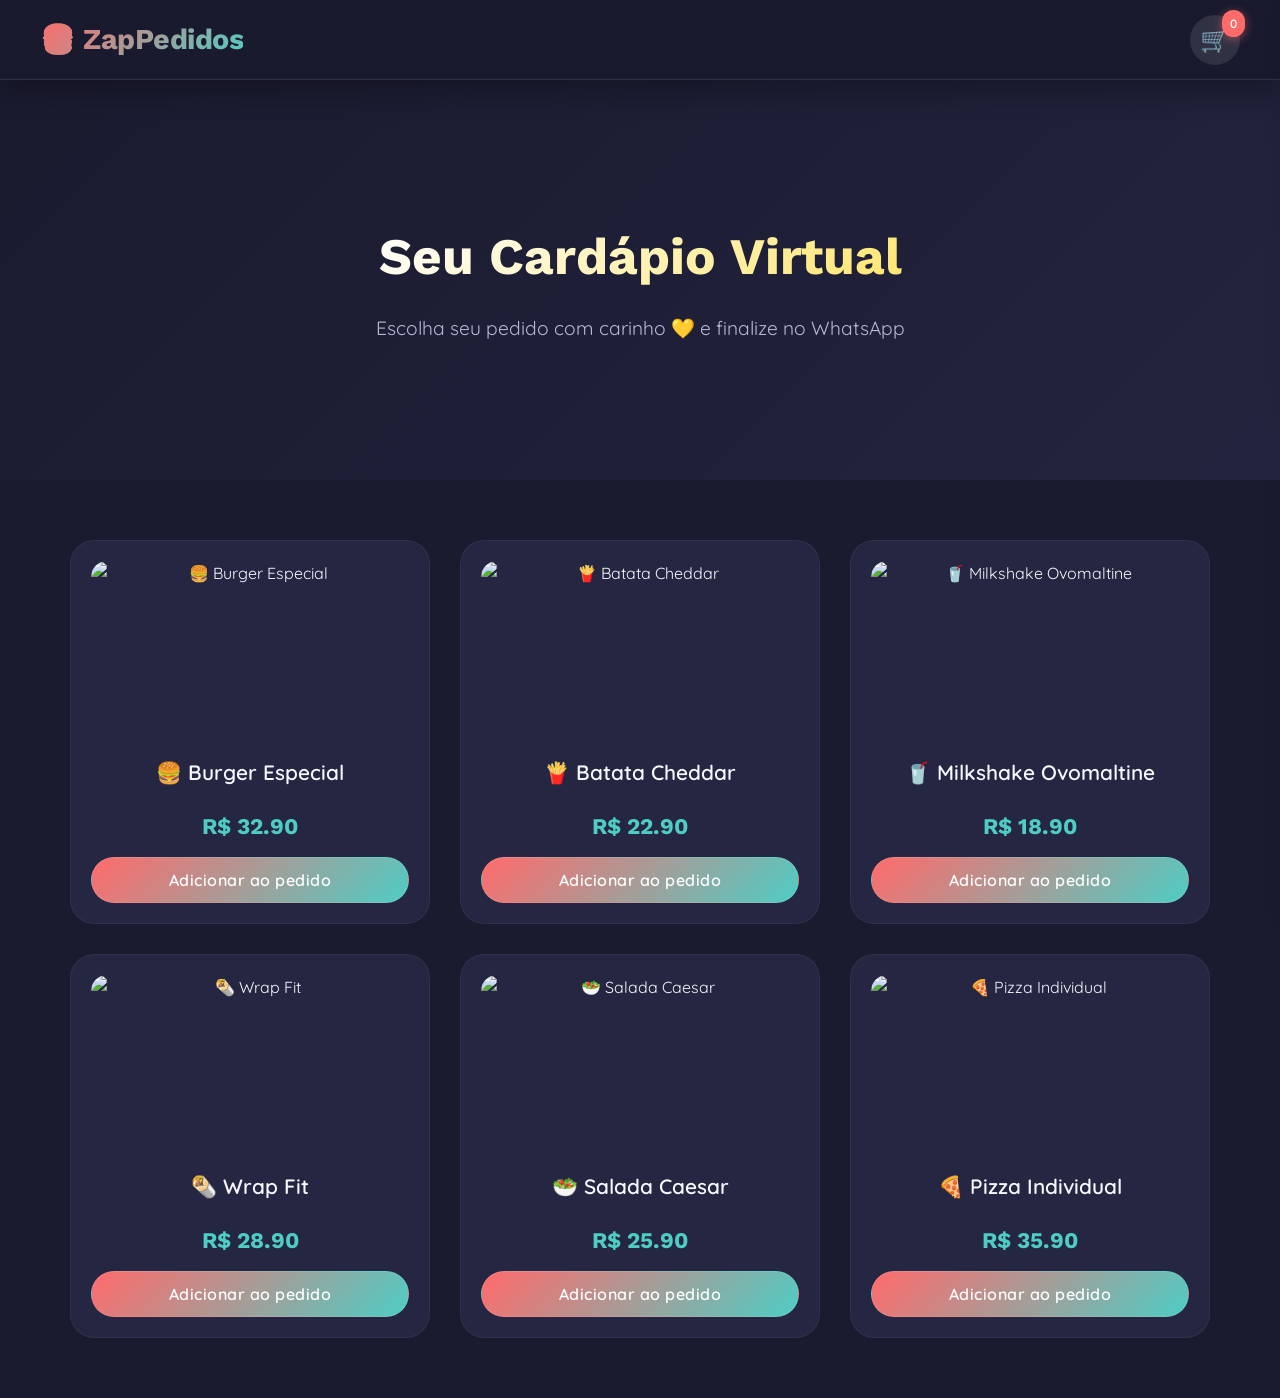
==== restaurantes/cardapio.html @ 63b74d00 "Add files via upload" ====
<!DOCTYPE html>
<html lang="pt-br">
<head>
<meta charset="UTF-8">
<meta name="viewport" content="width=device-width, initial-scale=1.0">
<title>ZapPedidos • Cardápio Digital</title>


<link rel="preconnect" href="https://fonts.googleapis.com">
<link rel="preconnect" href="https://fonts.gstatic.com" crossorigin>
<link href="https://fonts.googleapis.com/css2?family=Quicksand:wght@300;400;500;600;700&family=Work+Sans:wght@300;400;500;600&display=swap" rel="stylesheet">

<style>
:root {
  --primary: #ff6b6b;
  --primary-light: #ff8e8e;
  --secondary: #4ecdc4;
  --accent: #ffe66d;
  --bg-dark: #1a1b2f;
  --bg-card: #252642;
  --bg-sidebar: #2c2d4a;
  --text-primary: #f7f7ff;
  --text-secondary: #b8b8d4;
  --shadow: 0 10px 30px rgba(0, 0, 0, 0.3);
  --shadow-hover: 0 15px 40px rgba(0, 0, 0, 0.4);
  --gradient: linear-gradient(135deg, var(--primary), var(--secondary));
}

* {
  margin: 0;
  padding: 0;
  box-sizing: border-box;
  font-family: 'Quicksand', sans-serif;
}

body {
  background: var(--bg-dark);
  color: var(--text-primary);
  line-height: 1.6;
}


header {
  position: fixed;
  top: 0;
  left: 0;
  width: 100%;
  height: 80px;
  background: rgba(26, 27, 47, 0.95);
  backdrop-filter: blur(10px);
  -webkit-backdrop-filter: blur(10px);
  display: flex;
  justify-content: space-between;
  align-items: center;
  padding: 0 40px;
  z-index: 1000;
  box-shadow: var(--shadow);
  border-bottom: 1px solid rgba(255, 255, 255, 0.1);
}

.logo {
  font-size: 1.8rem;
  font-weight: 700;
  background: var(--gradient);
  -webkit-background-clip: text;
  -webkit-text-fill-color: transparent;
  letter-spacing: -0.5px;
  font-family: 'Work Sans', sans-serif;
}

.cart-icon {
  cursor: pointer;
  position: relative;
  font-size: 24px;
  padding: 10px;
  background: rgba(255, 255, 255, 0.1);
  border-radius: 50%;
  width: 50px;
  height: 50px;
  display: flex;
  align-items: center;
  justify-content: center;
  transition: all 0.3s ease;
}

.cart-icon:hover {
  background: rgba(255, 255, 255, 0.2);
  transform: scale(1.1);
}

.cart-count {
  position: absolute;
  top: -5px;
  right: -5px;
  background: var(--primary);
  color: white;
  font-size: 12px;
  font-weight: 600;
  padding: 4px 8px;
  border-radius: 20px;
  min-width: 22px;
  text-align: center;
  box-shadow: 0 2px 10px rgba(255, 107, 107, 0.5);
}


.hero {
  margin-top: 80px;
  height: 400px;
  background: linear-gradient(135deg, rgba(26, 27, 47, 0.9), rgba(37, 38, 66, 0.8)), url("https://images.unsplash.com/photo-1504674900247-0877df9cc836?w=1200") center/cover no-repeat;
  display: flex;
  align-items: center;
  justify-content: center;
  text-align: center;
  position: relative;
}

.hero-content {
  max-width: 800px;
  padding: 0 20px;
  animation: fadeInUp 1s ease;
}

@keyframes fadeInUp {
  from {
    opacity: 0;
    transform: translateY(30px);
  }
  to {
    opacity: 1;
    transform: translateY(0);
  }
}

.hero h1 {
  font-size: 3.2rem;
  font-weight: 700;
  margin-bottom: 15px;
  font-family: 'Work Sans', sans-serif;
  background: linear-gradient(135deg, #fff, var(--accent));
  -webkit-background-clip: text;
  -webkit-text-fill-color: transparent;
}

.hero p {
  font-size: 1.2rem;
  color: var(--text-secondary);
  font-weight: 400;
}


.container {
  max-width: 1200px;
  margin: 0 auto;
  padding: 60px 30px;
}

.grid {
  display: grid;
  grid-template-columns: repeat(auto-fill, minmax(280px, 1fr));
  gap: 30px;
}

.card {
  background: var(--bg-card);
  border-radius: 24px;
  padding: 20px;
  text-align: center;
  transition: all 0.3s cubic-bezier(0.4, 0, 0.2, 1);
  border: 1px solid rgba(255, 255, 255, 0.05);
  backdrop-filter: blur(10px);
  display: flex;
  flex-direction: column;
}

.card:hover {
  transform: translateY(-8px);
  box-shadow: var(--shadow-hover);
  border-color: rgba(78, 205, 196, 0.3);
}

.card img {
  width: 100%;
  height: 180px;
  object-fit: cover;
  border-radius: 16px;
  margin-bottom: 15px;
  transition: transform 0.3s ease;
}

.card:hover img {
  transform: scale(1.02);
}

.card h3 {
  font-size: 1.3rem;
  font-weight: 600;
  margin-bottom: 8px;
  color: var(--text-primary);
}

.card span {
  color: var(--secondary);
  font-weight: 700;
  font-size: 1.4rem;
  display: block;
  margin: 12px 0;
  font-family: 'Work Sans', sans-serif;
}

button {
  background: var(--gradient);
  border: none;
  padding: 12px 20px;
  border-radius: 50px;
  color: white;
  font-weight: 600;
  font-size: 1rem;
  cursor: pointer;
  transition: all 0.3s ease;
  border: 1px solid rgba(255, 255, 255, 0.1);
  font-family: 'Quicksand', sans-serif;
  letter-spacing: 0.5px;
}

button:hover {
  transform: scale(1.05);
  box-shadow: 0 5px 20px rgba(78, 205, 196, 0.4);
}

button:active {
  transform: scale(0.95);
}


.overlay {
  position: fixed;
  inset: 0;
  background: rgba(0, 0, 0, 0.7);
  backdrop-filter: blur(5px);
  -webkit-backdrop-filter: blur(5px);
  opacity: 0;
  pointer-events: none;
  transition: opacity 0.4s ease;
  z-index: 1100;
}

.overlay.active {
  opacity: 1;
  pointer-events: all;
}


.sidebar {
  position: fixed;
  right: -400px;
  top: 0;
  width: 380px;
  height: 100%;
  background: var(--bg-sidebar);
  padding: 30px;
  transition: right 0.4s cubic-bezier(0.4, 0, 0.2, 1);
  overflow-y: auto;
  z-index: 1200;
  box-shadow: var(--shadow);
  border-left: 1px solid rgba(255, 255, 255, 0.1);
}

.sidebar.active {
  right: 0;
}

.sidebar-header {
  display: flex;
  justify-content: space-between;
  align-items: center;
  margin-bottom: 30px;
  padding-bottom: 15px;
  border-bottom: 2px solid rgba(255, 255, 255, 0.1);
}

.sidebar-header h2 {
  font-size: 1.8rem;
  font-weight: 600;
  color: var(--text-primary);
  font-family: 'Work Sans', sans-serif;
}

.sidebar-header button {
  background: rgba(255, 255, 255, 0.1);
  border: none;
  font-size: 24px;
  width: 40px;
  height: 40px;
  border-radius: 50%;
  display: flex;
  align-items: center;
  justify-content: center;
  cursor: pointer;
  transition: all 0.3s ease;
  padding: 0;
}

.sidebar-header button:hover {
  background: rgba(255, 107, 107, 0.3);
  transform: rotate(90deg);
}

.item {
  display: flex;
  justify-content: space-between;
  align-items: center;
  margin-bottom: 20px;
  padding: 15px;
  background: rgba(255, 255, 255, 0.05);
  border-radius: 16px;
  transition: all 0.3s ease;
}

.item:hover {
  background: rgba(255, 255, 255, 0.1);
  transform: translateX(-5px);
}

.item strong {
  font-size: 1.1rem;
  color: var(--text-primary);
}

.controls {
  display: flex;
  align-items: center;
  gap: 12px;
  margin-top: 8px;
}

.controls button {
  padding: 6px 12px;
  font-size: 16px;
  font-weight: 700;
  min-width: 35px;
  border-radius: 12px;
  background: rgba(255, 255, 255, 0.1);
}

.controls button:hover {
  background: var(--gradient);
  transform: scale(1.1);
}

.controls span {
  font-weight: 600;
  min-width: 25px;
  text-align: center;
}

.total {
  margin-top: 25px;
  padding-top: 20px;
  border-top: 2px solid rgba(255, 255, 255, 0.1);
  font-weight: 700;
  font-size: 1.4rem;
  display: flex;
  justify-content: space-between;
  color: var(--secondary);
  font-family: 'Work Sans', sans-serif;
}

input {
  width: 100%;
  margin-top: 15px;
  padding: 15px 18px;
  border-radius: 16px;
  border: 2px solid transparent;
  background: rgba(255, 255, 255, 0.1);
  color: var(--text-primary);
  font-size: 1rem;
  transition: all 0.3s ease;
  font-family: 'Quicksand', sans-serif;
}

input:focus {
  outline: none;
  border-color: var(--secondary);
  background: rgba(255, 255, 255, 0.15);
}

input::placeholder {
  color: var(--text-secondary);
  opacity: 0.7;
}

.finalizar {
  margin-top: 25px;
  width: 100%;
  padding: 16px;
  font-size: 1.1rem;
  font-weight: 700;
  text-transform: uppercase;
  letter-spacing: 1px;
  background: linear-gradient(135deg, var(--primary), #ff8e8e);
}


::-webkit-scrollbar {
  width: 8px;
}

::-webkit-scrollbar-track {
  background: var(--bg-dark);
}

::-webkit-scrollbar-thumb {
  background: var(--primary-light);
  border-radius: 20px;
}

::-webkit-scrollbar-thumb:hover {
  background: var(--primary);
}


@keyframes slideIn {
  from {
    opacity: 0;
    transform: translateX(30px);
  }
  to {
    opacity: 1;
    transform: translateX(0);
  }
}

.card {
  animation: slideIn 0.5s ease backwards;
}

.card:nth-child(1) { animation-delay: 0.1s; }
.card:nth-child(2) { animation-delay: 0.2s; }
.card:nth-child(3) { animation-delay: 0.3s; }
.card:nth-child(4) { animation-delay: 0.4s; }
.card:nth-child(5) { animation-delay: 0.5s; }
.card:nth-child(6) { animation-delay: 0.6s; }


@media (max-width: 768px) {
  header {
    padding: 0 20px;
    height: 70px;
  }
  
  .logo {
    font-size: 1.5rem;
  }
  
  .hero {
    height: 300px;
    margin-top: 70px;
  }
  
  .hero h1 {
    font-size: 2.2rem;
  }
  
  .hero p {
    font-size: 1rem;
  }
  
  .container {
    padding: 40px 20px;
  }
  
  .grid {
    grid-template-columns: 1fr;
    gap: 20px;
  }
  
  .sidebar {
    width: 100%;
    right: -100%;
    padding: 20px;
  }
}
</style>
</head>

<body>

<header>
  <div class="logo">🍔 ZapPedidos</div>
  <div class="cart-icon" onclick="abrirCarrinho()">
    🛒
    <div class="cart-count" id="cart-count">0</div>
  </div>
</header>

<section class="hero">
  <div class="hero-content">
    <h1>Seu Cardápio Virtual</h1>
    <p>Escolha seu pedido com carinho 💛 e finalize no WhatsApp</p>
  </div>
</section>

<div class="container">
  <div class="grid" id="produtos"></div>
</div>

<div class="overlay" id="overlay" onclick="fecharCarrinho()"></div>

<div class="sidebar" id="sidebar">
  <div class="sidebar-header">
    <h2>🛍️ Seu Pedido</h2>
    <button onclick="fecharCarrinho()" aria-label="Fechar carrinho">✕</button>
  </div>

  <div id="itens"></div>
  <div class="total" id="total">Total: R$ 0,00</div>

  <input type="text" id="nome" placeholder="Seu nome completo" autocomplete="off">
  <input type="text" id="endereco" placeholder="Endereço para entrega" autocomplete="off">

  <button class="finalizar" onclick="enviar()">
    📱 Finalizar no WhatsApp
  </button>
</div>

<script>
const MEU_WHATSAPP = "5524992346329"; //

const PRODUTOS = [
  { id: 1, nome: "🍔 Burger Especial", preco: 32.90, img: "https://images.unsplash.com/photo-1568901346375-23c9450c58cd?w=300" },
  { id: 2, nome: "🍟 Batata Cheddar", preco: 22.90, img: "https://images.unsplash.com/photo-1576107232684-1279f390859f?w=300" },
  { id: 3, nome: "🥤 Milkshake Ovomaltine", preco: 18.90, img: "https://images.unsplash.com/photo-1572490122747-3968b75cc699?w=300" },
  { id: 4, nome: "🌯 Wrap Fit", preco: 28.90, img: "https://images.unsplash.com/photo-1626700051175-6818013e1d4f?w=300" },
  { id: 5, nome: "🥗 Salada Caesar", preco: 25.90, img: "https://images.unsplash.com/photo-1550304943-4f24f54ddde9?w=300" },
  { id: 6, nome: "🍕 Pizza Individual", preco: 35.90, img: "https://images.unsplash.com/photo-1565299624946-b28f40a0ae38?w=300" }
];

let carrinho = {};

function render() {
  document.getElementById("produtos").innerHTML = PRODUTOS.map(p => `
    <div class="card">
      <img src="${p.img}" alt="${p.nome}" loading="lazy">
      <h3>${p.nome}</h3>
      <span>R$ ${p.preco.toFixed(2)}</span>
      <button onclick="add(${p.id})">Adicionar ao pedido</button>
    </div>
  `).join("");
}

function add(id) {
  if (!carrinho[id]) {
    carrinho[id] = { ...PRODUTOS.find(p => p.id === id), qtd: 0 };
  }
  carrinho[id].qtd++;
  atualizar();
  animarBotao(id);
}

function remove(id) {
  if (carrinho[id]) {
    carrinho[id].qtd--;
    if (carrinho[id].qtd <= 0) {
      delete carrinho[id];
    }
  }
  atualizar();
}

function animarBotao(id) {
  const botoes = document.querySelectorAll('.card button');
  botoes[id - 1].style.transform = 'scale(0.95)';
  setTimeout(() => {
    botoes[id - 1].style.transform = 'scale(1)';
  }, 200);
}

function atualizar() {
  let total = 0;
  let qtdTotal = 0;
  let html = "";

  Object.values(carrinho).forEach(item => {
    total += item.preco * item.qtd;
    qtdTotal += item.qtd;

    html += `
      <div class="item">
        <div>
          <strong>${item.nome}</strong>
          <div class="controls">
            <button onclick="remove(${item.id})" aria-label="Remover um">−</button>
            <span>${item.qtd}</span>
            <button onclick="add(${item.id})" aria-label="Adicionar mais">+</button>
          </div>
        </div>
        <span>R$ ${(item.preco * item.qtd).toFixed(2)}</span>
      </div>
    `;
  });

  if (qtdTotal === 0) {
    html = '<p style="text-align: center; opacity: 0.7; padding: 30px;">Seu carrinho está vazio 🛒</p>';
  }

  document.getElementById("itens").innerHTML = html;
  document.getElementById("total").innerHTML = `Total: <span>R$ ${total.toFixed(2)}</span>`;
  document.getElementById("cart-count").innerText = qtdTotal;
}

function abrirCarrinho() {
  document.getElementById("sidebar").classList.add("active");
  document.getElementById("overlay").classList.add("active");
  document.body.style.overflow = "hidden";
}

function fecharCarrinho() {
  document.getElementById("sidebar").classList.remove("active");
  document.getElementById("overlay").classList.remove("active");
  document.body.style.overflow = "auto";
}

document.addEventListener("keydown", function(e) {
  if (e.key === "Escape") {
    fecharCarrinho();
  }
});

function enviar() {
  const nome = document.getElementById("nome").value.trim();
  const endereco = document.getElementById("endereco").value.trim();

  if (!nome || !endereco || Object.keys(carrinho).length === 0) {
    alert("Por favor, preencha seu nome, endereço e adicione itens ao carrinho! 💛");
    return;
  }

  let total = 0;
  let texto = `🧾 *NOVO PEDIDO - ZapPedidos*\n\n`;
  texto += `👤 *Cliente:* ${nome}\n`;
  texto += `📍 *Endereço:* ${endereco}\n`;
  texto += `━━━━━━━━━━━━━━━━━━\n\n`;
  texto += `*ITENS DO PEDIDO:*\n`;

  Object.values(carrinho).forEach(item => {
    texto += `• ${item.qtd}x ${item.nome} - R$ ${(item.preco * item.qtd).toFixed(2)}\n`;
    total += item.preco * item.qtd;
  });

  texto += `\n━━━━━━━━━━━━━━━━━━\n`;
  texto += `💰 *TOTAL: R$ ${total.toFixed(2)}*\n`;
  texto += `━━━━━━━━━━━━━━━━━━\n\n`;
  texto += `⏱️ *Tempo estimado:* 45-60 min\n`;
  texto += `💳 *Forma de pagamento:* Informar no momento da entrega\n\n`;
  texto += `✨ *Obrigado pela preferência!*`;

  window.open(`https://wa.me/${MEU_WHATSAPP}?text=${encodeURIComponent(texto)}`, '_blank');
  

  alert("✅ Pedido enviado para o WhatsApp!");
  

}


render();
</script>

</body>
</html>
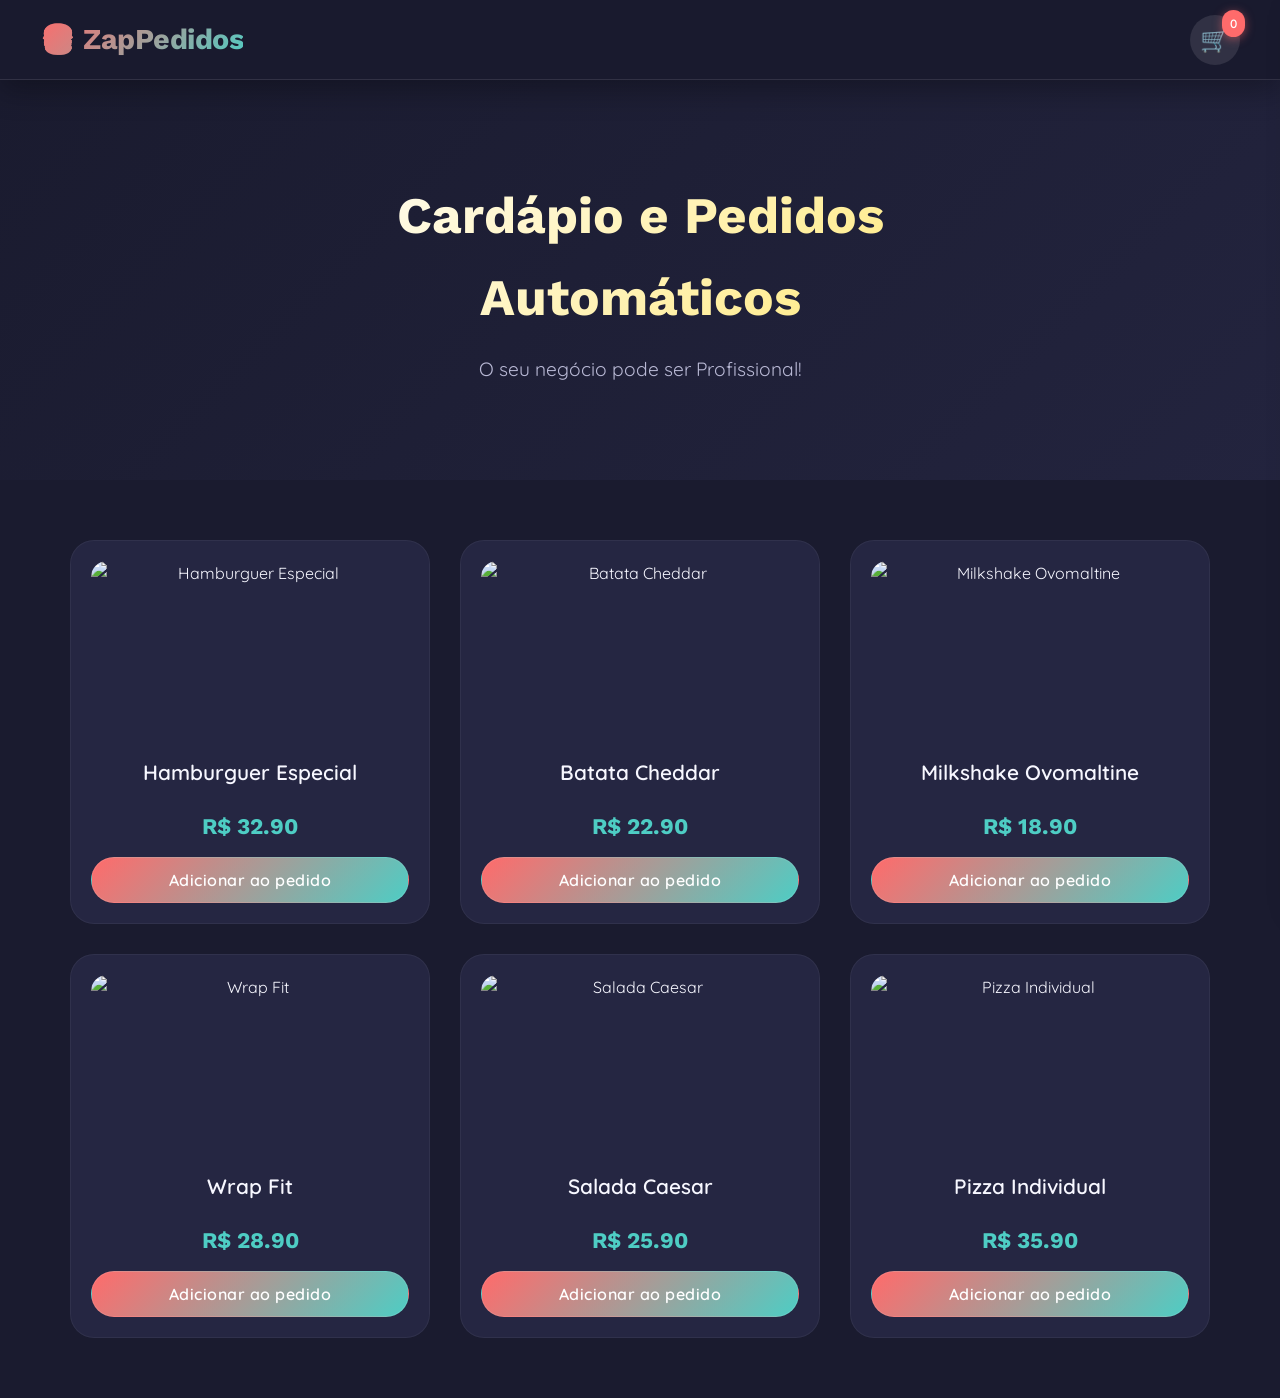
==== commit ded41d26: "Update cardapio.html" ====
--- a/restaurantes/cardapio.html
+++ b/restaurantes/cardapio.html
@@ -4,7 +4,6 @@
 <meta charset="UTF-8">
 <meta name="viewport" content="width=device-width, initial-scale=1.0">
 <title>ZapPedidos • Cardápio Digital</title>
-
 
 <link rel="preconnect" href="https://fonts.googleapis.com">
 <link rel="preconnect" href="https://fonts.gstatic.com" crossorigin>
@@ -24,6 +23,8 @@
   --shadow: 0 10px 30px rgba(0, 0, 0, 0.3);
   --shadow-hover: 0 15px 40px rgba(0, 0, 0, 0.4);
   --gradient: linear-gradient(135deg, var(--primary), var(--secondary));
+  --success: #4caf50;
+  --warning: #ff9800;
 }
 
 * {
@@ -103,7 +104,6 @@
   box-shadow: 0 2px 10px rgba(255, 107, 107, 0.5);
 }
 
-
 .hero {
   margin-top: 80px;
   height: 400px;
@@ -232,7 +232,6 @@
   transform: scale(0.95);
 }
 
-
 .overlay {
   position: fixed;
   inset: 0;
@@ -249,7 +248,6 @@
   opacity: 1;
   pointer-events: all;
 }
-
 
 .sidebar {
   position: fixed;
@@ -366,6 +364,125 @@
   font-family: 'Work Sans', sans-serif;
 }
 
+.pagamento-section {
+  margin-top: 20px;
+  background: rgba(255, 255, 255, 0.05);
+  border-radius: 20px;
+  padding: 20px;
+}
+
+.pagamento-section h3 {
+  font-size: 1.2rem;
+  margin-bottom: 15px;
+  color: var(--text-primary);
+  display: flex;
+  align-items: center;
+  gap: 8px;
+}
+
+.pagamento-opcoes {
+  display: flex;
+  flex-direction: column;
+  gap: 12px;
+}
+
+.pagamento-option {
+  display: flex;
+  align-items: center;
+  padding: 12px 15px;
+  background: rgba(255, 255, 255, 0.03);
+  border: 2px solid transparent;
+  border-radius: 16px;
+  cursor: pointer;
+  transition: all 0.3s ease;
+}
+
+.pagamento-option:hover {
+  background: rgba(255, 255, 255, 0.08);
+  transform: translateX(5px);
+}
+
+.pagamento-option.selected {
+  border-color: var(--secondary);
+  background: rgba(78, 205, 196, 0.1);
+  box-shadow: 0 0 20px rgba(78, 205, 196, 0.2);
+}
+
+.pagamento-option input[type="radio"] {
+  display: none;
+}
+
+.pagamento-icon {
+  font-size: 24px;
+  margin-right: 15px;
+  width: 40px;
+  height: 40px;
+  display: flex;
+  align-items: center;
+  justify-content: center;
+  background: rgba(255, 255, 255, 0.1);
+  border-radius: 12px;
+}
+
+.pagamento-info {
+  flex: 1;
+}
+
+.pagamento-info strong {
+  display: block;
+  font-size: 1.1rem;
+  color: var(--text-primary);
+}
+
+.pagamento-info small {
+  font-size: 0.85rem;
+  color: var(--text-secondary);
+  opacity: 0.8;
+}
+
+.pagamento-check {
+  color: var(--secondary);
+  font-size: 20px;
+  opacity: 0;
+  transition: opacity 0.3s ease;
+}
+
+.pagamento-option.selected .pagamento-check {
+  opacity: 1;
+}
+
+
+.troco-container {
+  margin-top: 15px;
+  padding: 15px;
+  background: rgba(255, 255, 255, 0.03);
+  border-radius: 16px;
+  border-left: 4px solid var(--warning);
+  animation: slideDown 0.3s ease;
+}
+
+@keyframes slideDown {
+  from {
+    opacity: 0;
+    transform: translateY(-10px);
+  }
+  to {
+    opacity: 1;
+    transform: translateY(0);
+  }
+}
+
+.troco-container label {
+  display: block;
+  margin-bottom: 8px;
+  color: var(--text-primary);
+  font-size: 0.95rem;
+}
+
+.troco-container input {
+  margin-top: 0;
+}
+
 input {
   width: 100%;
   margin-top: 15px;
@@ -401,7 +518,6 @@
   background: linear-gradient(135deg, var(--primary), #ff8e8e);
 }
 
-
 ::-webkit-scrollbar {
   width: 8px;
 }
@@ -442,7 +558,6 @@
 .card:nth-child(5) { animation-delay: 0.5s; }
 .card:nth-child(6) { animation-delay: 0.6s; }
 
-
 @media (max-width: 768px) {
   header {
     padding: 0 20px;
@@ -483,7 +598,6 @@
 }
 </style>
 </head>
-
 <body>
 
 <header>
@@ -496,8 +610,8 @@
 
 <section class="hero">
   <div class="hero-content">
-    <h1>Seu Cardápio Virtual</h1>
-    <p>Escolha seu pedido com carinho 💛 e finalize no WhatsApp</p>
+    <h1>Cardápio e Pedidos Automáticos</h1>
+    <p>O seu negócio pode ser Profissional!</p>
   </div>
 </section>
 
@@ -519,24 +633,63 @@
   <input type="text" id="nome" placeholder="Seu nome completo" autocomplete="off">
   <input type="text" id="endereco" placeholder="Endereço para entrega" autocomplete="off">
 
+  <div class="pagamento-section">
+    <h3>💳 Forma de Pagamento</h3>
+    <div class="pagamento-opcoes">
+      <label class="pagamento-option" id="option-dinheiro" onclick="selecionarPagamento('dinheiro')">
+        <input type="radio" name="pagamento" value="dinheiro" id="pag-dinheiro">
+        <span class="pagamento-icon">💵</span>
+        <div class="pagamento-info">
+          <strong>Dinheiro</strong>
+          <small>Pagamento na entrega</small>
+        </div>
+        <span class="pagamento-check" id="check-dinheiro">✓</span>
+      </label>
+      <label class="pagamento-option" id="option-cartao" onclick="selecionarPagamento('cartao')">
+        <input type="radio" name="pagamento" value="cartao" id="pag-cartao">
+        <span class="pagamento-icon">💳</span>
+        <div class="pagamento-info">
+          <strong>Cartão</strong>
+          <small>Crédito ou débito</small>
+        </div>
+        <span class="pagamento-check" id="check-cartao">✓</span>
+      </label>
+      <label class="pagamento-option" id="option-pix" onclick="selecionarPagamento('pix')">
+        <input type="radio" name="pagamento" value="pix" id="pag-pix">
+        <span class="pagamento-icon">📱</span>
+        <div class="pagamento-info">
+          <strong>PIX</strong>
+          <small>Chave será enviada no WhatsApp</small>
+        </div>
+        <span class="pagamento-check" id="check-pix">✓</span>
+      </label>
+    </div>
+
+    <div id="troco-container" class="troco-container" style="display: none;">
+      <label>💰 Precisa de troco para quanto?</label>
+      <input type="text" id="troco" placeholder="Ex: R$ 100,00" autocomplete="off">
+    </div>
+  </div>
+
   <button class="finalizar" onclick="enviar()">
     📱 Finalizar no WhatsApp
   </button>
 </div>
 
 <script>
-const MEU_WHATSAPP = "5524992346329"; //
+const MEU_WHATSAPP = "5524992346329"; 
 
 const PRODUTOS = [
-  { id: 1, nome: "🍔 Burger Especial", preco: 32.90, img: "https://images.unsplash.com/photo-1568901346375-23c9450c58cd?w=300" },
-  { id: 2, nome: "🍟 Batata Cheddar", preco: 22.90, img: "https://images.unsplash.com/photo-1576107232684-1279f390859f?w=300" },
-  { id: 3, nome: "🥤 Milkshake Ovomaltine", preco: 18.90, img: "https://images.unsplash.com/photo-1572490122747-3968b75cc699?w=300" },
-  { id: 4, nome: "🌯 Wrap Fit", preco: 28.90, img: "https://images.unsplash.com/photo-1626700051175-6818013e1d4f?w=300" },
-  { id: 5, nome: "🥗 Salada Caesar", preco: 25.90, img: "https://images.unsplash.com/photo-1550304943-4f24f54ddde9?w=300" },
-  { id: 6, nome: "🍕 Pizza Individual", preco: 35.90, img: "https://images.unsplash.com/photo-1565299624946-b28f40a0ae38?w=300" }
+  { id: 1, nome: "Hamburguer Especial", preco: 32.90, img: "https://images.unsplash.com/photo-1568901346375-23c9450c58cd?w=300" },
+  { id: 2, nome: "Batata Cheddar", preco: 22.90, img: "https://images.unsplash.com/photo-1576107232684-1279f390859f?w=300" },
+  { id: 3, nome: "Milkshake Ovomaltine", preco: 18.90, img: "https://images.unsplash.com/photo-1572490122747-3968b75cc699?w=300" },
+  { id: 4, nome: "Wrap Fit", preco: 28.90, img: "https://images.unsplash.com/photo-1626700051175-6818013e1d4f?w=300" },
+  { id: 5, nome: "Salada Caesar", preco: 25.90, img: "https://images.unsplash.com/photo-1550304943-4f24f54ddde9?w=300" },
+  { id: 6, nome: "Pizza Individual", preco: 35.90, img: "https://images.unsplash.com/photo-1565299624946-b28f40a0ae38?w=300" }
 ];
 
 let carrinho = {};
+let pagamentoSelecionado = null;
 
 function render() {
   document.getElementById("produtos").innerHTML = PRODUTOS.map(p => `
@@ -609,6 +762,24 @@
   document.getElementById("cart-count").innerText = qtdTotal;
 }
 
+function selecionarPagamento(tipo) {
+  pagamentoSelecionado = tipo;
+  
+  document.querySelectorAll('.pagamento-option').forEach(opt => {
+    opt.classList.remove('selected');
+  });
+
+  document.getElementById(`option-${tipo}`).classList.add('selected');
+
+  const trocoContainer = document.getElementById('troco-container');
+  if (tipo === 'dinheiro') {
+    trocoContainer.style.display = 'block';
+  } else {
+    trocoContainer.style.display = 'none';
+    document.getElementById('troco').value = '';
+  }
+}
+
 function abrirCarrinho() {
   document.getElementById("sidebar").classList.add("active");
   document.getElementById("overlay").classList.add("active");
@@ -630,39 +801,60 @@
 function enviar() {
   const nome = document.getElementById("nome").value.trim();
   const endereco = document.getElementById("endereco").value.trim();
+  const troco = document.getElementById("troco").value.trim();
 
   if (!nome || !endereco || Object.keys(carrinho).length === 0) {
-    alert("Por favor, preencha seu nome, endereço e adicione itens ao carrinho! 💛");
+    alert("Por favor, preencha seu nome, endereço e adicione itens ao carrinho!");
     return;
   }
 
+  if (!pagamentoSelecionado) {
+    alert("Escolha uma forma de pagamento!");
+    return;
+  }
+
   let total = 0;
-  let texto = `🧾 *NOVO PEDIDO - ZapPedidos*\n\n`;
-  texto += `👤 *Cliente:* ${nome}\n`;
-  texto += `📍 *Endereço:* ${endereco}\n`;
-  texto += `━━━━━━━━━━━━━━━━━━\n\n`;
-  texto += `*ITENS DO PEDIDO:*\n`;
+  
+  const pagamentoInfo = {
+    dinheiro: { texto: "Dinheiro" },
+    cartao: { texto: "Cartao (Credito/Debito)" },
+    pix: { texto: "PIX" }
+  };
+
+  // Usando apenas caracteres seguros (sem emojis)
+  let texto = "NOVO PEDIDO - ZapPedidos\n\n";
+  texto += "Cliente: " + nome + "\n";
+  texto += "Endereco: " + endereco + "\n";
+  texto += "---------------------------\n\n";
+  texto += "ITENS DO PEDIDO:\n";
 
   Object.values(carrinho).forEach(item => {
-    texto += `• ${item.qtd}x ${item.nome} - R$ ${(item.preco * item.qtd).toFixed(2)}\n`;
+    texto += item.qtd + "x " + item.nome + " - R$ " + (item.preco * item.qtd).toFixed(2) + "\n";
     total += item.preco * item.qtd;
   });
 
-  texto += `\n━━━━━━━━━━━━━━━━━━\n`;
-  texto += `💰 *TOTAL: R$ ${total.toFixed(2)}*\n`;
-  texto += `━━━━━━━━━━━━━━━━━━\n\n`;
-  texto += `⏱️ *Tempo estimado:* 45-60 min\n`;
-  texto += `💳 *Forma de pagamento:* Informar no momento da entrega\n\n`;
-  texto += `✨ *Obrigado pela preferência!*`;
-
+  texto += "\n---------------------------\n";
+  texto += "TOTAL: R$ " + total.toFixed(2) + "\n";
+  texto += "Pagamento: " + pagamentoInfo[pagamentoSelecionado].texto + "\n";
+  
+  if (pagamentoSelecionado === 'dinheiro' && troco) {
+    texto += "Troco para: R$ " + troco + "\n";
+  }
+  
+  texto += "---------------------------\n\n";
+  texto += "Tempo estimado: 45-60 min\n";
+  
+  if (pagamentoSelecionado === 'pix') {
+    texto += "Chave PIX: Enviaremos no chat\n";
+  }
+  
+  texto += "\nObrigado pela preferencia!";
+
+  // Codificação dupla para garantir compatibilidade
   window.open(`https://wa.me/${MEU_WHATSAPP}?text=${encodeURIComponent(texto)}`, '_blank');
   
-
-  alert("✅ Pedido enviado para o WhatsApp!");
-  
-
-}
-
+  alert("Pedido enviado para o WhatsApp!");
+}
 
 render();
 </script>
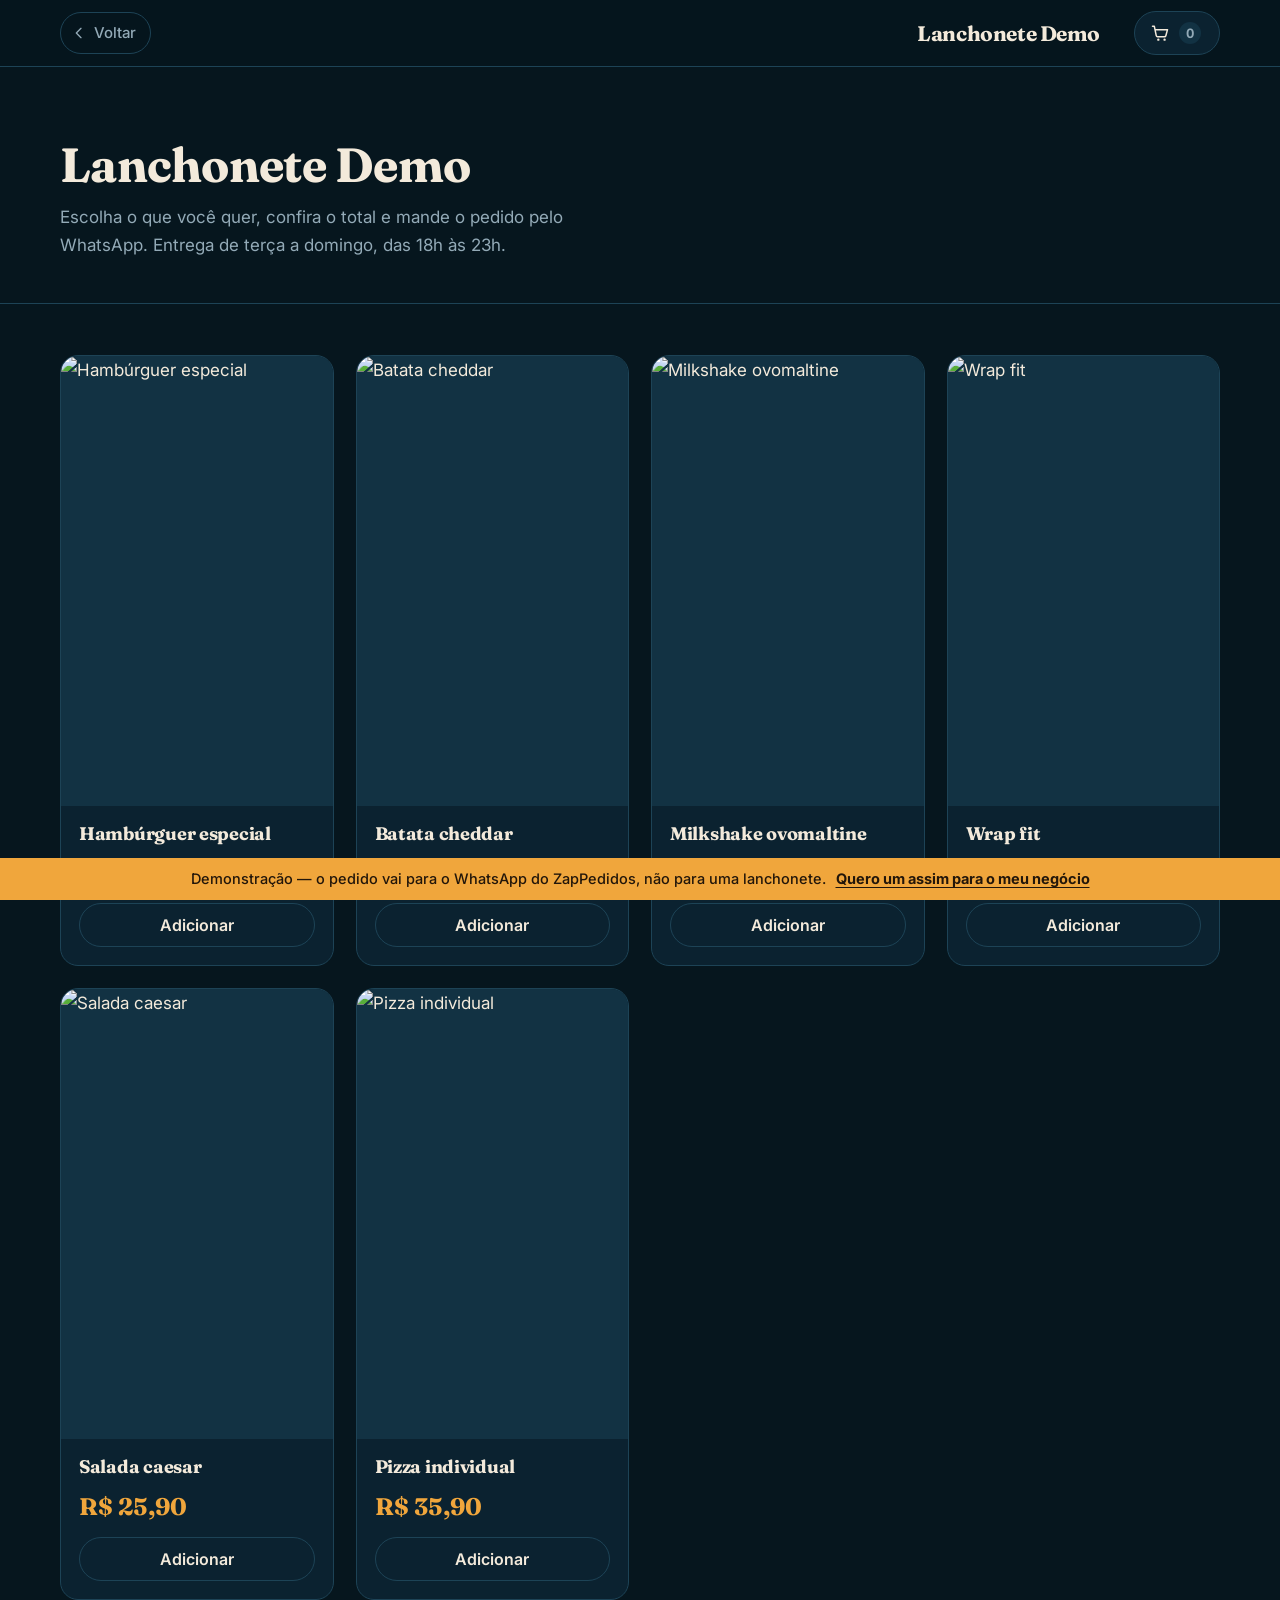
==== commit 290da7cf: "Add files via upload" ====
--- a/restaurantes/cardapio.html
+++ b/restaurantes/cardapio.html
@@ -1,863 +1,152 @@
 <!DOCTYPE html>
-<html lang="pt-br">
+<html lang="pt-BR">
 <head>
 <meta charset="UTF-8">
 <meta name="viewport" content="width=device-width, initial-scale=1.0">
-<title>ZapPedidos • Cardápio Digital</title>
+<title>Exemplo de cardápio digital (lanchonete) | ZapPedidos</title>
+<meta name="description" content="Demonstração de cardápio digital do ZapPedidos: o cliente monta o pedido pelo celular e a mensagem chega pronta no WhatsApp, com itens, total, pagamento e troco.">
+<link rel="canonical" href="https://zappedidos.shop/restaurantes/cardapio.html">
+<meta name="robots" content="noindex,follow">
+<meta name="theme-color" content="#06161E">
+
+<link rel="icon" type="image/png" href="../favicon.png">
+<link rel="apple-touch-icon" href="../apple-touch-icon.png">
+
+<meta property="og:type" content="website">
+<meta property="og:site_name" content="ZapPedidos">
+<meta property="og:locale" content="pt_BR">
+<meta property="og:url" content="https://zappedidos.shop/restaurantes/cardapio.html">
+<meta property="og:title" content="Exemplo de cardápio digital — ZapPedidos">
+<meta property="og:description" content="Monte um pedido e veja a mensagem chegar pronta no WhatsApp. É uma demonstração.">
+<meta property="og:image" content="https://zappedidos.shop/img/og-image.png">
+<meta property="og:image:width" content="1200">
+<meta property="og:image:height" content="630">
+<meta name="twitter:card" content="summary_large_image">
+<meta name="twitter:image" content="https://zappedidos.shop/img/og-image.png">
 
 <link rel="preconnect" href="https://fonts.googleapis.com">
 <link rel="preconnect" href="https://fonts.gstatic.com" crossorigin>
-<link href="https://fonts.googleapis.com/css2?family=Quicksand:wght@300;400;500;600;700&family=Work+Sans:wght@300;400;500;600&display=swap" rel="stylesheet">
+<link href="https://fonts.googleapis.com/css2?family=Fraunces:opsz,wght@9..144,600;9..144,700&family=Inter:wght@400;500;600&display=swap" rel="stylesheet">
+<link rel="stylesheet" href="../assets/css/tema.css">
+<link rel="stylesheet" href="../assets/css/cardapio.css">
+</head>
+<body class="tem-aviso">
 
-<style>
-:root {
-  --primary: #ff6b6b;
-  --primary-light: #ff8e8e;
-  --secondary: #4ecdc4;
-  --accent: #ffe66d;
-  --bg-dark: #1a1b2f;
-  --bg-card: #252642;
-  --bg-sidebar: #2c2d4a;
-  --text-primary: #f7f7ff;
-  --text-secondary: #b8b8d4;
-  --shadow: 0 10px 30px rgba(0, 0, 0, 0.3);
-  --shadow-hover: 0 15px 40px rgba(0, 0, 0, 0.4);
-  --gradient: linear-gradient(135deg, var(--primary), var(--secondary));
-  --success: #4caf50;
-  --warning: #ff9800;
-}
-
-* {
-  margin: 0;
-  padding: 0;
-  box-sizing: border-box;
-  font-family: 'Quicksand', sans-serif;
-}
-
-body {
-  background: var(--bg-dark);
-  color: var(--text-primary);
-  line-height: 1.6;
-}
-
-
-header {
-  position: fixed;
-  top: 0;
-  left: 0;
-  width: 100%;
-  height: 80px;
-  background: rgba(26, 27, 47, 0.95);
-  backdrop-filter: blur(10px);
-  -webkit-backdrop-filter: blur(10px);
-  display: flex;
-  justify-content: space-between;
-  align-items: center;
-  padding: 0 40px;
-  z-index: 1000;
-  box-shadow: var(--shadow);
-  border-bottom: 1px solid rgba(255, 255, 255, 0.1);
-}
-
-.logo {
-  font-size: 1.8rem;
-  font-weight: 700;
-  background: var(--gradient);
-  -webkit-background-clip: text;
-  -webkit-text-fill-color: transparent;
-  letter-spacing: -0.5px;
-  font-family: 'Work Sans', sans-serif;
-}
-
-.cart-icon {
-  cursor: pointer;
-  position: relative;
-  font-size: 24px;
-  padding: 10px;
-  background: rgba(255, 255, 255, 0.1);
-  border-radius: 50%;
-  width: 50px;
-  height: 50px;
-  display: flex;
-  align-items: center;
-  justify-content: center;
-  transition: all 0.3s ease;
-}
-
-.cart-icon:hover {
-  background: rgba(255, 255, 255, 0.2);
-  transform: scale(1.1);
-}
-
-.cart-count {
-  position: absolute;
-  top: -5px;
-  right: -5px;
-  background: var(--primary);
-  color: white;
-  font-size: 12px;
-  font-weight: 600;
-  padding: 4px 8px;
-  border-radius: 20px;
-  min-width: 22px;
-  text-align: center;
-  box-shadow: 0 2px 10px rgba(255, 107, 107, 0.5);
-}
-
-.hero {
-  margin-top: 80px;
-  height: 400px;
-  background: linear-gradient(135deg, rgba(26, 27, 47, 0.9), rgba(37, 38, 66, 0.8)), url("https://images.unsplash.com/photo-1504674900247-0877df9cc836?w=1200") center/cover no-repeat;
-  display: flex;
-  align-items: center;
-  justify-content: center;
-  text-align: center;
-  position: relative;
-}
-
-.hero-content {
-  max-width: 800px;
-  padding: 0 20px;
-  animation: fadeInUp 1s ease;
-}
-
-@keyframes fadeInUp {
-  from {
-    opacity: 0;
-    transform: translateY(30px);
-  }
-  to {
-    opacity: 1;
-    transform: translateY(0);
-  }
-}
-
-.hero h1 {
-  font-size: 3.2rem;
-  font-weight: 700;
-  margin-bottom: 15px;
-  font-family: 'Work Sans', sans-serif;
-  background: linear-gradient(135deg, #fff, var(--accent));
-  -webkit-background-clip: text;
-  -webkit-text-fill-color: transparent;
-}
-
-.hero p {
-  font-size: 1.2rem;
-  color: var(--text-secondary);
-  font-weight: 400;
-}
-
-
-.container {
-  max-width: 1200px;
-  margin: 0 auto;
-  padding: 60px 30px;
-}
-
-.grid {
-  display: grid;
-  grid-template-columns: repeat(auto-fill, minmax(280px, 1fr));
-  gap: 30px;
-}
-
-.card {
-  background: var(--bg-card);
-  border-radius: 24px;
-  padding: 20px;
-  text-align: center;
-  transition: all 0.3s cubic-bezier(0.4, 0, 0.2, 1);
-  border: 1px solid rgba(255, 255, 255, 0.05);
-  backdrop-filter: blur(10px);
-  display: flex;
-  flex-direction: column;
-}
-
-.card:hover {
-  transform: translateY(-8px);
-  box-shadow: var(--shadow-hover);
-  border-color: rgba(78, 205, 196, 0.3);
-}
-
-.card img {
-  width: 100%;
-  height: 180px;
-  object-fit: cover;
-  border-radius: 16px;
-  margin-bottom: 15px;
-  transition: transform 0.3s ease;
-}
-
-.card:hover img {
-  transform: scale(1.02);
-}
-
-.card h3 {
-  font-size: 1.3rem;
-  font-weight: 600;
-  margin-bottom: 8px;
-  color: var(--text-primary);
-}
-
-.card span {
-  color: var(--secondary);
-  font-weight: 700;
-  font-size: 1.4rem;
-  display: block;
-  margin: 12px 0;
-  font-family: 'Work Sans', sans-serif;
-}
-
-button {
-  background: var(--gradient);
-  border: none;
-  padding: 12px 20px;
-  border-radius: 50px;
-  color: white;
-  font-weight: 600;
-  font-size: 1rem;
-  cursor: pointer;
-  transition: all 0.3s ease;
-  border: 1px solid rgba(255, 255, 255, 0.1);
-  font-family: 'Quicksand', sans-serif;
-  letter-spacing: 0.5px;
-}
-
-button:hover {
-  transform: scale(1.05);
-  box-shadow: 0 5px 20px rgba(78, 205, 196, 0.4);
-}
-
-button:active {
-  transform: scale(0.95);
-}
-
-.overlay {
-  position: fixed;
-  inset: 0;
-  background: rgba(0, 0, 0, 0.7);
-  backdrop-filter: blur(5px);
-  -webkit-backdrop-filter: blur(5px);
-  opacity: 0;
-  pointer-events: none;
-  transition: opacity 0.4s ease;
-  z-index: 1100;
-}
-
-.overlay.active {
-  opacity: 1;
-  pointer-events: all;
-}
-
-.sidebar {
-  position: fixed;
-  right: -400px;
-  top: 0;
-  width: 380px;
-  height: 100%;
-  background: var(--bg-sidebar);
-  padding: 30px;
-  transition: right 0.4s cubic-bezier(0.4, 0, 0.2, 1);
-  overflow-y: auto;
-  z-index: 1200;
-  box-shadow: var(--shadow);
-  border-left: 1px solid rgba(255, 255, 255, 0.1);
-}
-
-.sidebar.active {
-  right: 0;
-}
-
-.sidebar-header {
-  display: flex;
-  justify-content: space-between;
-  align-items: center;
-  margin-bottom: 30px;
-  padding-bottom: 15px;
-  border-bottom: 2px solid rgba(255, 255, 255, 0.1);
-}
-
-.sidebar-header h2 {
-  font-size: 1.8rem;
-  font-weight: 600;
-  color: var(--text-primary);
-  font-family: 'Work Sans', sans-serif;
-}
-
-.sidebar-header button {
-  background: rgba(255, 255, 255, 0.1);
-  border: none;
-  font-size: 24px;
-  width: 40px;
-  height: 40px;
-  border-radius: 50%;
-  display: flex;
-  align-items: center;
-  justify-content: center;
-  cursor: pointer;
-  transition: all 0.3s ease;
-  padding: 0;
-}
-
-.sidebar-header button:hover {
-  background: rgba(255, 107, 107, 0.3);
-  transform: rotate(90deg);
-}
-
-.item {
-  display: flex;
-  justify-content: space-between;
-  align-items: center;
-  margin-bottom: 20px;
-  padding: 15px;
-  background: rgba(255, 255, 255, 0.05);
-  border-radius: 16px;
-  transition: all 0.3s ease;
-}
-
-.item:hover {
-  background: rgba(255, 255, 255, 0.1);
-  transform: translateX(-5px);
-}
-
-.item strong {
-  font-size: 1.1rem;
-  color: var(--text-primary);
-}
-
-.controls {
-  display: flex;
-  align-items: center;
-  gap: 12px;
-  margin-top: 8px;
-}
-
-.controls button {
-  padding: 6px 12px;
-  font-size: 16px;
-  font-weight: 700;
-  min-width: 35px;
-  border-radius: 12px;
-  background: rgba(255, 255, 255, 0.1);
-}
-
-.controls button:hover {
-  background: var(--gradient);
-  transform: scale(1.1);
-}
-
-.controls span {
-  font-weight: 600;
-  min-width: 25px;
-  text-align: center;
-}
-
-.total {
-  margin-top: 25px;
-  padding-top: 20px;
-  border-top: 2px solid rgba(255, 255, 255, 0.1);
-  font-weight: 700;
-  font-size: 1.4rem;
-  display: flex;
-  justify-content: space-between;
-  color: var(--secondary);
-  font-family: 'Work Sans', sans-serif;
-}
-
-.pagamento-section {
-  margin-top: 20px;
-  background: rgba(255, 255, 255, 0.05);
-  border-radius: 20px;
-  padding: 20px;
-}
-
-.pagamento-section h3 {
-  font-size: 1.2rem;
-  margin-bottom: 15px;
-  color: var(--text-primary);
-  display: flex;
-  align-items: center;
-  gap: 8px;
-}
-
-.pagamento-opcoes {
-  display: flex;
-  flex-direction: column;
-  gap: 12px;
-}
-
-.pagamento-option {
-  display: flex;
-  align-items: center;
-  padding: 12px 15px;
-  background: rgba(255, 255, 255, 0.03);
-  border: 2px solid transparent;
-  border-radius: 16px;
-  cursor: pointer;
-  transition: all 0.3s ease;
-}
-
-.pagamento-option:hover {
-  background: rgba(255, 255, 255, 0.08);
-  transform: translateX(5px);
-}
-
-.pagamento-option.selected {
-  border-color: var(--secondary);
-  background: rgba(78, 205, 196, 0.1);
-  box-shadow: 0 0 20px rgba(78, 205, 196, 0.2);
-}
-
-.pagamento-option input[type="radio"] {
-  display: none;
-}
-
-.pagamento-icon {
-  font-size: 24px;
-  margin-right: 15px;
-  width: 40px;
-  height: 40px;
-  display: flex;
-  align-items: center;
-  justify-content: center;
-  background: rgba(255, 255, 255, 0.1);
-  border-radius: 12px;
-}
-
-.pagamento-info {
-  flex: 1;
-}
-
-.pagamento-info strong {
-  display: block;
-  font-size: 1.1rem;
-  color: var(--text-primary);
-}
-
-.pagamento-info small {
-  font-size: 0.85rem;
-  color: var(--text-secondary);
-  opacity: 0.8;
-}
-
-.pagamento-check {
-  color: var(--secondary);
-  font-size: 20px;
-  opacity: 0;
-  transition: opacity 0.3s ease;
-}
-
-.pagamento-option.selected .pagamento-check {
-  opacity: 1;
-}
-
-
-.troco-container {
-  margin-top: 15px;
-  padding: 15px;
-  background: rgba(255, 255, 255, 0.03);
-  border-radius: 16px;
-  border-left: 4px solid var(--warning);
-  animation: slideDown 0.3s ease;
-}
-
-@keyframes slideDown {
-  from {
-    opacity: 0;
-    transform: translateY(-10px);
-  }
-  to {
-    opacity: 1;
-    transform: translateY(0);
-  }
-}
-
-.troco-container label {
-  display: block;
-  margin-bottom: 8px;
-  color: var(--text-primary);
-  font-size: 0.95rem;
-}
-
-.troco-container input {
-  margin-top: 0;
-}
-
-input {
-  width: 100%;
-  margin-top: 15px;
-  padding: 15px 18px;
-  border-radius: 16px;
-  border: 2px solid transparent;
-  background: rgba(255, 255, 255, 0.1);
-  color: var(--text-primary);
-  font-size: 1rem;
-  transition: all 0.3s ease;
-  font-family: 'Quicksand', sans-serif;
-}
-
-input:focus {
-  outline: none;
-  border-color: var(--secondary);
-  background: rgba(255, 255, 255, 0.15);
-}
-
-input::placeholder {
-  color: var(--text-secondary);
-  opacity: 0.7;
-}
-
-.finalizar {
-  margin-top: 25px;
-  width: 100%;
-  padding: 16px;
-  font-size: 1.1rem;
-  font-weight: 700;
-  text-transform: uppercase;
-  letter-spacing: 1px;
-  background: linear-gradient(135deg, var(--primary), #ff8e8e);
-}
-
-::-webkit-scrollbar {
-  width: 8px;
-}
-
-::-webkit-scrollbar-track {
-  background: var(--bg-dark);
-}
-
-::-webkit-scrollbar-thumb {
-  background: var(--primary-light);
-  border-radius: 20px;
-}
-
-::-webkit-scrollbar-thumb:hover {
-  background: var(--primary);
-}
-
-
-@keyframes slideIn {
-  from {
-    opacity: 0;
-    transform: translateX(30px);
-  }
-  to {
-    opacity: 1;
-    transform: translateX(0);
-  }
-}
-
-.card {
-  animation: slideIn 0.5s ease backwards;
-}
-
-.card:nth-child(1) { animation-delay: 0.1s; }
-.card:nth-child(2) { animation-delay: 0.2s; }
-.card:nth-child(3) { animation-delay: 0.3s; }
-.card:nth-child(4) { animation-delay: 0.4s; }
-.card:nth-child(5) { animation-delay: 0.5s; }
-.card:nth-child(6) { animation-delay: 0.6s; }
-
-@media (max-width: 768px) {
-  header {
-    padding: 0 20px;
-    height: 70px;
-  }
-  
-  .logo {
-    font-size: 1.5rem;
-  }
-  
-  .hero {
-    height: 300px;
-    margin-top: 70px;
-  }
-  
-  .hero h1 {
-    font-size: 2.2rem;
-  }
-  
-  .hero p {
-    font-size: 1rem;
-  }
-  
-  .container {
-    padding: 40px 20px;
-  }
-  
-  .grid {
-    grid-template-columns: 1fr;
-    gap: 20px;
-  }
-  
-  .sidebar {
-    width: 100%;
-    right: -100%;
-    padding: 20px;
-  }
-}
-</style>
-</head>
-<body>
-
-<header>
-  <div class="logo">🍔 ZapPedidos</div>
-  <div class="cart-icon" onclick="abrirCarrinho()">
-    🛒
-    <div class="cart-count" id="cart-count">0</div>
+<header class="topo">
+  <div class="col topo-in">
+    <a class="voltar" href="../index.html">
+      <svg viewBox="0 0 24 24" fill="none" aria-hidden="true">
+        <path d="M15 5l-7 7 7 7" stroke="currentColor" stroke-width="2" stroke-linecap="round" stroke-linejoin="round"/>
+      </svg>
+      Voltar
+    </a>
+    <span class="marca" style="margin-left:auto;margin-right:16px">Lanchonete Demo</span>
+    <button type="button" class="carrinho-botao" id="botao-carrinho" data-acao="abrir" data-vazio="sim">
+      <svg viewBox="0 0 24 24" fill="none" aria-hidden="true">
+        <path d="M3 4h2.2l2.3 11.2a1.6 1.6 0 0 0 1.6 1.3h8.3a1.6 1.6 0 0 0 1.6-1.2L21 8H6.2" stroke="currentColor" stroke-width="1.8" stroke-linecap="round" stroke-linejoin="round"/>
+        <circle cx="10" cy="20" r="1.4" fill="currentColor"/>
+        <circle cx="17.5" cy="20" r="1.4" fill="currentColor"/>
+      </svg>
+      <span class="so-leitor">Ver meu pedido —</span>
+      <span class="conta" id="cart-count">0</span>
+    </button>
   </div>
 </header>
 
-<section class="hero">
-  <div class="hero-content">
-    <h1>Cardápio e Pedidos Automáticos</h1>
-    <p>O seu negócio pode ser Profissional!</p>
+<main>
+  <section class="capa">
+    <div class="col">
+      <h1>Lanchonete Demo</h1>
+      <p>Escolha o que você quer, confira o total e mande o pedido pelo WhatsApp. Entrega de terça a domingo, das 18h às 23h.</p>
+    </div>
+  </section>
+
+  <div class="col">
+    <div class="vitrine" id="produtos"></div>
   </div>
-</section>
+</main>
 
-<div class="container">
-  <div class="grid" id="produtos"></div>
-</div>
+<div class="cortina" id="overlay" data-acao="fechar"></div>
 
-<div class="overlay" id="overlay" onclick="fecharCarrinho()"></div>
-
-<div class="sidebar" id="sidebar">
-  <div class="sidebar-header">
-    <h2>🛍️ Seu Pedido</h2>
-    <button onclick="fecharCarrinho()" aria-label="Fechar carrinho">✕</button>
+<aside class="gaveta" id="sidebar" aria-label="Seu pedido">
+  <div class="gaveta-topo">
+    <h2>Seu pedido</h2>
+    <button type="button" class="fechar" data-acao="fechar" aria-label="Fechar o pedido">
+      <svg viewBox="0 0 24 24" fill="none" aria-hidden="true">
+        <path d="M6 6l12 12M18 6L6 18" stroke="currentColor" stroke-width="2" stroke-linecap="round"/>
+      </svg>
+    </button>
   </div>
 
-  <div id="itens"></div>
-  <div class="total" id="total">Total: R$ 0,00</div>
+  <div class="gaveta-rolagem">
+    <div id="itens"></div>
 
-  <input type="text" id="nome" placeholder="Seu nome completo" autocomplete="off">
-  <input type="text" id="endereco" placeholder="Endereço para entrega" autocomplete="off">
-
-  <div class="pagamento-section">
-    <h3>💳 Forma de Pagamento</h3>
-    <div class="pagamento-opcoes">
-      <label class="pagamento-option" id="option-dinheiro" onclick="selecionarPagamento('dinheiro')">
-        <input type="radio" name="pagamento" value="dinheiro" id="pag-dinheiro">
-        <span class="pagamento-icon">💵</span>
-        <div class="pagamento-info">
-          <strong>Dinheiro</strong>
-          <small>Pagamento na entrega</small>
-        </div>
-        <span class="pagamento-check" id="check-dinheiro">✓</span>
-      </label>
-      <label class="pagamento-option" id="option-cartao" onclick="selecionarPagamento('cartao')">
-        <input type="radio" name="pagamento" value="cartao" id="pag-cartao">
-        <span class="pagamento-icon">💳</span>
-        <div class="pagamento-info">
-          <strong>Cartão</strong>
-          <small>Crédito ou débito</small>
-        </div>
-        <span class="pagamento-check" id="check-cartao">✓</span>
-      </label>
-      <label class="pagamento-option" id="option-pix" onclick="selecionarPagamento('pix')">
-        <input type="radio" name="pagamento" value="pix" id="pag-pix">
-        <span class="pagamento-icon">📱</span>
-        <div class="pagamento-info">
-          <strong>PIX</strong>
-          <small>Chave será enviada no WhatsApp</small>
-        </div>
-        <span class="pagamento-check" id="check-pix">✓</span>
-      </label>
+    <div class="campo">
+      <label for="nome">Seu nome</label>
+      <input type="text" id="nome" placeholder="Ex.: Marina Alves" autocomplete="name">
+    </div>
+    <div class="campo">
+      <label for="endereco">Endereço para entrega</label>
+      <input type="text" id="endereco" placeholder="Rua, número, bairro" autocomplete="street-address">
     </div>
 
-    <div id="troco-container" class="troco-container" style="display: none;">
-      <label>💰 Precisa de troco para quanto?</label>
-      <input type="text" id="troco" placeholder="Ex: R$ 100,00" autocomplete="off">
+    <div class="pagamentos" role="group" aria-label="Forma de pagamento">
+      <button type="button" class="pagamento" id="option-dinheiro" data-pagamento="dinheiro" aria-pressed="false">
+        <span>Dinheiro<small>Pagamento na entrega</small></span>
+        <svg class="marca-check" viewBox="0 0 24 24" fill="none" aria-hidden="true"><path d="M4 12.5l5 5L20 6.5" stroke="currentColor" stroke-width="2.2" stroke-linecap="round" stroke-linejoin="round"/></svg>
+      </button>
+      <button type="button" class="pagamento" id="option-cartao" data-pagamento="cartao" aria-pressed="false">
+        <span>Cartão<small>Crédito ou débito na entrega</small></span>
+        <svg class="marca-check" viewBox="0 0 24 24" fill="none" aria-hidden="true"><path d="M4 12.5l5 5L20 6.5" stroke="currentColor" stroke-width="2.2" stroke-linecap="round" stroke-linejoin="round"/></svg>
+      </button>
+      <button type="button" class="pagamento" id="option-pix" data-pagamento="pix" aria-pressed="false">
+        <span>PIX<small>A chave chega no WhatsApp</small></span>
+        <svg class="marca-check" viewBox="0 0 24 24" fill="none" aria-hidden="true"><path d="M4 12.5l5 5L20 6.5" stroke="currentColor" stroke-width="2.2" stroke-linecap="round" stroke-linejoin="round"/></svg>
+      </button>
+    </div>
+
+    <div class="campo" id="troco-container" hidden>
+      <label for="troco">Precisa de troco para quanto?</label>
+      <input type="text" id="troco" placeholder="Ex.: R$ 100,00" inputmode="decimal" autocomplete="off">
     </div>
   </div>
 
-  <button class="finalizar" onclick="enviar()">
-    📱 Finalizar no WhatsApp
-  </button>
-</div>
+  <div class="gaveta-pe">
+    <p class="soma"><span>Total</span><strong id="total">R$ 0,00</strong></p>
+    <p class="erro-carrinho" id="erro-carrinho" role="alert"></p>
+    <button type="button" class="btn btn-acao" data-acao="enviar">
+      <svg viewBox="0 0 24 24" fill="none" aria-hidden="true">
+        <path d="M3.4 20.6l1.3-4.3A8.3 8.3 0 1 1 8 19.4l-4.6 1.2z" stroke="currentColor" stroke-width="1.8" stroke-linejoin="round"/>
+      </svg>
+      Mandar pedido no WhatsApp
+    </button>
+  </div>
+</aside>
+
+<p class="aviso-demo">
+  Demonstração — o pedido vai para o WhatsApp do ZapPedidos, não para uma lanchonete.
+  <a href="../index.html">Quero um assim para o meu negócio</a>
+</p>
 
 <script>
-const MEU_WHATSAPP = "5524992346329"; 
-
-const PRODUTOS = [
-  { id: 1, nome: "Hamburguer Especial", preco: 32.90, img: "https://images.unsplash.com/photo-1568901346375-23c9450c58cd?w=300" },
-  { id: 2, nome: "Batata Cheddar", preco: 22.90, img: "https://images.unsplash.com/photo-1576107232684-1279f390859f?w=300" },
-  { id: 3, nome: "Milkshake Ovomaltine", preco: 18.90, img: "https://images.unsplash.com/photo-1572490122747-3968b75cc699?w=300" },
-  { id: 4, nome: "Wrap Fit", preco: 28.90, img: "https://images.unsplash.com/photo-1626700051175-6818013e1d4f?w=300" },
-  { id: 5, nome: "Salada Caesar", preco: 25.90, img: "https://images.unsplash.com/photo-1550304943-4f24f54ddde9?w=300" },
-  { id: 6, nome: "Pizza Individual", preco: 35.90, img: "https://images.unsplash.com/photo-1565299624946-b28f40a0ae38?w=300" }
-];
-
-let carrinho = {};
-let pagamentoSelecionado = null;
-
-function render() {
-  document.getElementById("produtos").innerHTML = PRODUTOS.map(p => `
-    <div class="card">
-      <img src="${p.img}" alt="${p.nome}" loading="lazy">
-      <h3>${p.nome}</h3>
-      <span>R$ ${p.preco.toFixed(2)}</span>
-      <button onclick="add(${p.id})">Adicionar ao pedido</button>
-    </div>
-  `).join("");
-}
-
-function add(id) {
-  if (!carrinho[id]) {
-    carrinho[id] = { ...PRODUTOS.find(p => p.id === id), qtd: 0 };
-  }
-  carrinho[id].qtd++;
-  atualizar();
-  animarBotao(id);
-}
-
-function remove(id) {
-  if (carrinho[id]) {
-    carrinho[id].qtd--;
-    if (carrinho[id].qtd <= 0) {
-      delete carrinho[id];
-    }
-  }
-  atualizar();
-}
-
-function animarBotao(id) {
-  const botoes = document.querySelectorAll('.card button');
-  botoes[id - 1].style.transform = 'scale(0.95)';
-  setTimeout(() => {
-    botoes[id - 1].style.transform = 'scale(1)';
-  }, 200);
-}
-
-function atualizar() {
-  let total = 0;
-  let qtdTotal = 0;
-  let html = "";
-
-  Object.values(carrinho).forEach(item => {
-    total += item.preco * item.qtd;
-    qtdTotal += item.qtd;
-
-    html += `
-      <div class="item">
-        <div>
-          <strong>${item.nome}</strong>
-          <div class="controls">
-            <button onclick="remove(${item.id})" aria-label="Remover um">−</button>
-            <span>${item.qtd}</span>
-            <button onclick="add(${item.id})" aria-label="Adicionar mais">+</button>
-          </div>
-        </div>
-        <span>R$ ${(item.preco * item.qtd).toFixed(2)}</span>
-      </div>
-    `;
-  });
-
-  if (qtdTotal === 0) {
-    html = '<p style="text-align: center; opacity: 0.7; padding: 30px;">Seu carrinho está vazio 🛒</p>';
-  }
-
-  document.getElementById("itens").innerHTML = html;
-  document.getElementById("total").innerHTML = `Total: <span>R$ ${total.toFixed(2)}</span>`;
-  document.getElementById("cart-count").innerText = qtdTotal;
-}
-
-function selecionarPagamento(tipo) {
-  pagamentoSelecionado = tipo;
-  
-  document.querySelectorAll('.pagamento-option').forEach(opt => {
-    opt.classList.remove('selected');
-  });
-
-  document.getElementById(`option-${tipo}`).classList.add('selected');
-
-  const trocoContainer = document.getElementById('troco-container');
-  if (tipo === 'dinheiro') {
-    trocoContainer.style.display = 'block';
-  } else {
-    trocoContainer.style.display = 'none';
-    document.getElementById('troco').value = '';
-  }
-}
-
-function abrirCarrinho() {
-  document.getElementById("sidebar").classList.add("active");
-  document.getElementById("overlay").classList.add("active");
-  document.body.style.overflow = "hidden";
-}
-
-function fecharCarrinho() {
-  document.getElementById("sidebar").classList.remove("active");
-  document.getElementById("overlay").classList.remove("active");
-  document.body.style.overflow = "auto";
-}
-
-document.addEventListener("keydown", function(e) {
-  if (e.key === "Escape") {
-    fecharCarrinho();
-  }
-});
-
-function enviar() {
-  const nome = document.getElementById("nome").value.trim();
-  const endereco = document.getElementById("endereco").value.trim();
-  const troco = document.getElementById("troco").value.trim();
-
-  if (!nome || !endereco || Object.keys(carrinho).length === 0) {
-    alert("Por favor, preencha seu nome, endereço e adicione itens ao carrinho!");
-    return;
-  }
-
-  if (!pagamentoSelecionado) {
-    alert("Escolha uma forma de pagamento!");
-    return;
-  }
-
-  let total = 0;
-  
-  const pagamentoInfo = {
-    dinheiro: { texto: "Dinheiro" },
-    cartao: { texto: "Cartao (Credito/Debito)" },
-    pix: { texto: "PIX" }
-  };
-
-  // Usando apenas caracteres seguros (sem emojis)
-  let texto = "NOVO PEDIDO - ZapPedidos\n\n";
-  texto += "Cliente: " + nome + "\n";
-  texto += "Endereco: " + endereco + "\n";
-  texto += "---------------------------\n\n";
-  texto += "ITENS DO PEDIDO:\n";
-
-  Object.values(carrinho).forEach(item => {
-    texto += item.qtd + "x " + item.nome + " - R$ " + (item.preco * item.qtd).toFixed(2) + "\n";
-    total += item.preco * item.qtd;
-  });
-
-  texto += "\n---------------------------\n";
-  texto += "TOTAL: R$ " + total.toFixed(2) + "\n";
-  texto += "Pagamento: " + pagamentoInfo[pagamentoSelecionado].texto + "\n";
-  
-  if (pagamentoSelecionado === 'dinheiro' && troco) {
-    texto += "Troco para: R$ " + troco + "\n";
-  }
-  
-  texto += "---------------------------\n\n";
-  texto += "Tempo estimado: 45-60 min\n";
-  
-  if (pagamentoSelecionado === 'pix') {
-    texto += "Chave PIX: Enviaremos no chat\n";
-  }
-  
-  texto += "\nObrigado pela preferencia!";
-
-  // Codificação dupla para garantir compatibilidade
-  window.open(`https://wa.me/${MEU_WHATSAPP}?text=${encodeURIComponent(texto)}`, '_blank');
-  
-  alert("Pedido enviado para o WhatsApp!");
-}
-
-render();
+/* Para montar a página de um cliente: copie este arquivo, troque
+   whatsapp, loja, produtos e ponha demo: false. */
+window.ZAP = {
+  whatsapp: "5524992346329",
+  loja: "Lanchonete Demo",
+  demo: true,
+  tempo: "45-60 min",
+  produtos: [
+    { id: 1, nome: "Hambúrguer especial",  preco: 32.90, img: "https://images.unsplash.com/photo-1568901346375-23c9450c58cd?w=600" },
+    { id: 2, nome: "Batata cheddar",       preco: 22.90, img: "https://images.unsplash.com/photo-1576107232684-1279f390859f?w=600" },
+    { id: 3, nome: "Milkshake ovomaltine", preco: 18.90, img: "https://images.unsplash.com/photo-1572490122747-3968b75cc699?w=600" },
+    { id: 4, nome: "Wrap fit",             preco: 28.90, img: "https://images.unsplash.com/photo-1626700051175-6818013e1d4f?w=600" },
+    { id: 5, nome: "Salada caesar",        preco: 25.90, img: "https://images.unsplash.com/photo-1550304943-4f24f54ddde9?w=600" },
+    { id: 6, nome: "Pizza individual",     preco: 35.90, img: "https://images.unsplash.com/photo-1565299624946-b28f40a0ae38?w=600" }
+  ]
+};
 </script>
+<script src="../assets/js/carrinho.js"></script>
 
 </body>
 </html>
--- a/assets/css/tema.css
+++ b/assets/css/tema.css
@@ -0,0 +1,215 @@
+/* ===================================================================
+   ZapPedidos — tema compartilhado (cores, tipografia, botões)
+   Usado pela home e pelas duas demonstrações.
+   Mudar um valor aqui muda o site inteiro.
+   =================================================================== */
+
+:root{
+  /* --- superfícies: petróleo profundo, sempre azul-esverdeado --- */
+  --breu:      #06161E;   /* fundo da página */
+  --noite:     #0B2230;   /* faixa alternada */
+  --mar:       #123243;   /* bloco elevado */
+  --linha:     #1D4356;   /* divisórias e contornos */
+
+  /* --- texto --- */
+  --areia:     #F3EADB;   /* texto principal, branco quente */
+  --bruma:     #93AAB7;   /* texto de apoio */
+  --fumaca:    #6B8695;   /* legendas, estados desligados */
+
+  /* --- ação e apoio --- */
+  --ambar:     #F0A63C;
+  --ambar-cl:  #FFC56B;
+  --ambar-es:  #C47B18;
+  --tijolo:    #C4603F;   /* apoio quente, usar pouco */
+  --zap:       #4BD07E;   /* só para o sinal do WhatsApp */
+
+  --borda-fina: 1px solid var(--linha);
+  --raio-g: 18px;
+  --raio-p: 10px;
+
+  --col: min(1160px, 100% - 48px);
+  --ritmo: clamp(72px, 9vw, 124px);   /* respiro vertical entre blocos */
+}
+
+*,*::before,*::after{ box-sizing: border-box }
+
+html{ scroll-behavior: smooth; -webkit-text-size-adjust: 100% }
+@media (prefers-reduced-motion: reduce){ html{ scroll-behavior: auto } }
+
+body{
+  margin: 0;
+  background: var(--breu);
+  color: var(--areia);
+  font: 400 17px/1.65 Inter, system-ui, -apple-system, "Segoe UI", sans-serif;
+  -webkit-font-smoothing: antialiased;
+}
+
+h1,h2,h3{
+  font-family: Fraunces, Georgia, "Times New Roman", serif;
+  font-weight: 700;
+  font-variation-settings: "SOFT" 20, "WONK" 1;
+  line-height: 1.08;
+  letter-spacing: -.015em;
+  margin: 0;
+  text-wrap: balance;
+}
+
+p{ margin: 0 }
+img, svg{ max-width: 100%; display: block }
+
+a{ color: var(--ambar); text-decoration-thickness: 1px; text-underline-offset: 3px }
+a:hover{ color: var(--ambar-cl) }
+
+:focus-visible{
+  outline: 2px solid var(--ambar);
+  outline-offset: 3px;
+  border-radius: 4px;
+}
+
+/* números de preço sempre alinhados */
+.num{ font-variant-numeric: tabular-nums }
+
+.col{ width: var(--col); margin-inline: auto }
+
+/* ---------------------------------------------------------------
+   Botões
+   O fundo é pintado só dentro do padding-box: assim nada do âmbar
+   escapa por baixo da borda e aparece nos cantos arredondados.
+   --------------------------------------------------------------- */
+.btn{
+  display: inline-flex;
+  align-items: center;
+  justify-content: center;
+  gap: 9px;
+  padding: 13px 24px;
+  border: 1px solid transparent;
+  background-clip: padding-box;
+  border-radius: 999px;
+  font: 600 16px/1 Inter, system-ui, sans-serif;
+  white-space: nowrap;
+  text-decoration: none;
+  cursor: pointer;
+  transition: background-color .18s ease, color .18s ease, border-color .18s ease, transform .12s ease;
+}
+.btn:active{ transform: translateY(1px) }
+
+.btn-acao{ background-color: var(--ambar); color: #22160A; border-color: var(--ambar) }
+.btn-acao:hover{ background-color: var(--ambar-cl); color: #22160A; border-color: var(--ambar-cl) }
+
+.btn-linha{ background-color: transparent; color: var(--areia); border-color: var(--linha) }
+.btn-linha:hover{ background-color: var(--mar); color: var(--areia); border-color: var(--bruma) }
+
+.btn-claro{ background-color: #22160A; color: var(--ambar-cl); border-color: #22160A }
+.btn-claro:hover{ background-color: #0d0904; color: var(--ambar-cl) }
+
+.btn svg{ width: 19px; height: 19px; flex: none }
+
+/* ---------------------------------------------------------------
+   Cabeçalho comum
+   --------------------------------------------------------------- */
+.topo{
+  position: sticky;
+  top: 0;
+  z-index: 60;
+  background: color-mix(in srgb, var(--breu) 88%, transparent);
+  backdrop-filter: blur(12px);
+  -webkit-backdrop-filter: blur(12px);
+  border-bottom: var(--borda-fina);
+}
+.topo-in{
+  display: flex;
+  align-items: center;
+  gap: 18px;
+  min-height: 66px;
+}
+.marca{
+  display: inline-flex;
+  align-items: center;
+  gap: 10px;
+  font-family: Fraunces, Georgia, serif;
+  font-weight: 700;
+  font-size: 21px;
+  letter-spacing: -.02em;
+  color: var(--areia);
+  text-decoration: none;
+  margin-right: auto;
+}
+.marca svg{ width: 26px; height: 26px }
+.topo nav{ display: flex; gap: 22px; align-items: center }
+.topo nav a{
+  color: var(--bruma);
+  text-decoration: none;
+  font-size: 15px;
+  font-weight: 500;
+}
+.topo nav a:hover{ color: var(--areia) }
+@media (max-width: 760px){ .topo nav{ display: none } }
+/* no celular o botão do topo fica só "WhatsApp": "Falar no WhatsApp"
+   quebrava em duas linhas e esticava o cabeçalho */
+@media (max-width: 520px){
+  .topo .btn{ padding: 11px 17px; font-size: 15px }
+  .so-largo{ display: none }
+}
+
+/* link de voltar das demonstrações */
+.voltar{
+  display: inline-flex;
+  align-items: center;
+  gap: 7px;
+  color: var(--bruma);
+  text-decoration: none;
+  font-size: 15px;
+  font-weight: 500;
+  padding: 8px 14px 8px 10px;
+  border: var(--borda-fina);
+  border-radius: 999px;
+}
+.voltar:hover{ color: var(--areia); border-color: var(--bruma); background: var(--noite) }
+.voltar svg{ width: 16px; height: 16px }
+
+/* ---------------------------------------------------------------
+   Aviso de demonstração (rodapé fixo das demos)
+   --------------------------------------------------------------- */
+.aviso-demo{
+  position: fixed;
+  inset: auto 0 0 0;
+  z-index: 300;
+  display: flex;
+  flex-wrap: wrap;
+  gap: 4px 10px;
+  align-items: baseline;
+  justify-content: center;
+  padding: 11px 18px;
+  background: var(--ambar);
+  color: #22160A;
+  font-size: 14.5px;
+  font-weight: 500;
+  line-height: 1.4;
+  text-align: center;
+}
+.aviso-demo a{ color: #22160A; font-weight: 700 }
+/* a faixa é fixa e fica por cima de tudo; a altura real dela é medida em
+   JS e guardada em --altura-aviso, para nada ficar escondido atrás */
+body.tem-aviso{ padding-bottom: calc(var(--altura-aviso, 72px) + 10px) }
+
+/* ---------------------------------------------------------------
+   Entrada discreta ao rolar — um deslocamento curto, uma vez só.
+   Sem animação para quem pediu menos movimento no sistema.
+   --------------------------------------------------------------- */
+.surge{ opacity: 0; transform: translateY(14px) }
+.surge.visivel{ opacity: 1; transform: none; transition: opacity .5s ease, transform .5s cubic-bezier(.2,.7,.3,1) }
+
+@media (prefers-reduced-motion: reduce){
+  .surge, .surge.visivel{ opacity: 1; transform: none; transition: none }
+  *,*::before,*::after{ animation-duration: .001ms !important; animation-iteration-count: 1 !important; transition-duration: .001ms !important }
+}
+
+.so-leitor{
+  position: absolute;
+  width: 1px; height: 1px;
+  margin: -1px; padding: 0;
+  overflow: hidden;
+  clip: rect(0 0 0 0);
+  white-space: nowrap;
+  border: 0;
+}
--- a/assets/css/cardapio.css
+++ b/assets/css/cardapio.css
@@ -0,0 +1,222 @@
+/* ===================================================================
+   ZapPedidos — cardápio
+   Depende de tema.css. É este arquivo que uma página de cliente usa:
+   para mudar a cara da loja, troque as cores em tema.css.
+   =================================================================== */
+
+/* ---------------------------------------------------------------
+   Topo
+   --------------------------------------------------------------- */
+.carrinho-botao{
+  position: relative;
+  display: inline-flex;
+  align-items: center;
+  gap: 9px;
+  padding: 10px 18px 10px 15px;
+  border: var(--borda-fina);
+  border-radius: 999px;
+  background: var(--noite);
+  color: var(--areia);
+  font: 600 15px/1 Inter, sans-serif;
+  cursor: pointer;
+}
+.carrinho-botao:hover{ border-color: var(--ambar); color: var(--ambar-cl) }
+.carrinho-botao svg{ width: 20px; height: 20px }
+.conta{
+  min-width: 22px;
+  height: 22px;
+  padding: 0 6px;
+  border-radius: 999px;
+  background: var(--ambar);
+  color: #22160A;
+  font: 700 13px/22px Inter, sans-serif;
+  text-align: center;
+  font-variant-numeric: tabular-nums;
+}
+.carrinho-botao[data-vazio="sim"] .conta{ background: var(--mar); color: var(--bruma) }
+
+/* ---------------------------------------------------------------
+   Vitrine
+   --------------------------------------------------------------- */
+.capa{
+  padding: clamp(40px, 6vw, 72px) 0 clamp(28px, 4vw, 44px);
+  border-bottom: var(--borda-fina);
+}
+.capa h1{ font-size: clamp(2rem, 4.6vw, 3rem); max-width: 16ch; margin-bottom: 12px }
+.capa p{ color: var(--bruma); max-width: 52ch }
+
+.vitrine{
+  display: grid;
+  grid-template-columns: repeat(auto-fill, minmax(250px, 1fr));
+  gap: 22px;
+  padding: clamp(32px, 4vw, 52px) 0 60px;
+}
+.item-cardapio{
+  display: flex;
+  flex-direction: column;
+  background: var(--noite);
+  border: var(--borda-fina);
+  border-radius: var(--raio-g);
+  overflow: hidden;
+}
+.item-cardapio img{
+  width: 100%;
+  aspect-ratio: 4 / 3;
+  object-fit: cover;
+  background: var(--mar);
+}
+.item-corpo{ padding: 18px; display: flex; flex-direction: column; gap: 10px; flex: 1 }
+.item-corpo h3{ font-size: 1.14rem }
+.item-preco{
+  font-family: Fraunces, Georgia, serif;
+  font-weight: 700;
+  font-size: 1.5rem;
+  color: var(--ambar);
+  font-variant-numeric: tabular-nums;
+  margin-top: auto;
+}
+.item-corpo .btn{ width: 100% }
+
+/* ---------------------------------------------------------------
+   Carrinho lateral
+   --------------------------------------------------------------- */
+.cortina{
+  position: fixed;
+  inset: 0;
+  z-index: 200;
+  background: rgba(3, 10, 14, .72);
+  opacity: 0;
+  pointer-events: none;
+  transition: opacity .25s ease;
+}
+.cortina.aberta{ opacity: 1; pointer-events: auto }
+
+.gaveta{
+  position: fixed;
+  top: 0; right: 0;
+  z-index: 210;
+  width: min(400px, 100%);
+  height: 100%;
+  display: flex;
+  flex-direction: column;
+  background: var(--noite);
+  border-left: var(--borda-fina);
+  transform: translateX(102%);
+  transition: transform .3s cubic-bezier(.3,.8,.3,1);
+}
+.gaveta.aberta{ transform: none }
+@media (prefers-reduced-motion: reduce){ .gaveta{ transition: none } }
+
+.gaveta-topo{
+  display: flex;
+  align-items: center;
+  justify-content: space-between;
+  gap: 14px;
+  padding: 18px 20px;
+  border-bottom: var(--borda-fina);
+}
+.gaveta-topo h2{ font-size: 1.35rem }
+.fechar{
+  width: 38px; height: 38px;
+  display: grid;
+  place-items: center;
+  border: var(--borda-fina);
+  border-radius: 50%;
+  background: transparent;
+  color: var(--bruma);
+  cursor: pointer;
+}
+.fechar:hover{ color: var(--areia); border-color: var(--bruma) }
+.fechar svg{ width: 16px; height: 16px }
+
+.gaveta-rolagem{ flex: 1; overflow-y: auto; padding: 18px 20px }
+.gaveta-pe{ padding: 16px 20px 20px; border-top: var(--borda-fina); background: var(--noite) }
+/* o rodapé da gaveta sobe acima da faixa de demonstração */
+body.tem-aviso .gaveta{ padding-bottom: calc(var(--altura-aviso, 72px) + 6px) }
+
+.linha-item{
+  display: flex;
+  align-items: flex-start;
+  justify-content: space-between;
+  gap: 14px;
+  padding: 14px 0;
+  border-bottom: var(--borda-fina);
+}
+.linha-item:last-child{ border-bottom: 0 }
+.linha-item strong{ font-weight: 600; font-size: 15px }
+.linha-item .valor{
+  font-weight: 600;
+  font-variant-numeric: tabular-nums;
+  white-space: nowrap;
+}
+.contador{ display: flex; align-items: center; gap: 10px; margin-top: 8px }
+.contador button{
+  width: 30px; height: 30px;
+  border: var(--borda-fina);
+  border-radius: 8px;
+  background: var(--breu);
+  color: var(--areia);
+  font: 600 17px/1 Inter, sans-serif;
+  cursor: pointer;
+}
+.contador button:hover{ border-color: var(--ambar); color: var(--ambar) }
+.contador span{ min-width: 22px; text-align: center; font-variant-numeric: tabular-nums }
+
+.vazio-carrinho{ color: var(--fumaca); text-align: center; padding: 40px 10px }
+
+.soma{
+  display: flex;
+  justify-content: space-between;
+  align-items: baseline;
+  gap: 16px;
+  margin-bottom: 14px;
+  font-size: 1.05rem;
+}
+.soma strong{
+  font-family: Fraunces, Georgia, serif;
+  font-size: 1.7rem;
+  color: var(--ambar);
+  font-variant-numeric: tabular-nums;
+}
+
+.campo{ display: grid; gap: 6px; margin-bottom: 12px }
+.campo label{ font-size: 13.5px; font-weight: 600; color: var(--bruma) }
+.campo input{
+  width: 100%;
+  padding: 12px 14px;
+  border: var(--borda-fina);
+  border-radius: var(--raio-p);
+  background: var(--breu);
+  color: var(--areia);
+  font: 400 16px/1.4 Inter, system-ui, sans-serif;
+}
+.campo input::placeholder{ color: var(--fumaca) }
+.campo input:focus{ outline: none; border-color: var(--ambar) }
+
+.pagamentos{ display: grid; gap: 8px; margin: 14px 0 }
+.pagamento{
+  display: flex;
+  align-items: center;
+  gap: 12px;
+  padding: 12px 14px;
+  border: var(--borda-fina);
+  border-radius: var(--raio-p);
+  background: var(--breu);
+  color: var(--bruma);
+  font: 500 15px/1.3 Inter, sans-serif;
+  text-align: left;
+  cursor: pointer;
+}
+.pagamento:hover{ border-color: var(--bruma); color: var(--areia) }
+.pagamento[aria-pressed="true"]{
+  border-color: var(--ambar);
+  background: rgba(240,166,60,.1);
+  color: var(--ambar-cl);
+}
+.pagamento small{ display: block; color: var(--fumaca); font-size: 12.5px; font-weight: 400 }
+.pagamento .marca-check{ margin-left: auto; opacity: 0; color: var(--ambar) }
+.pagamento[aria-pressed="true"] .marca-check{ opacity: 1 }
+.pagamento svg{ width: 18px; height: 18px; flex: none }
+
+.erro-carrinho{ color: var(--tijolo); font-size: 14px; margin-bottom: 10px }
+.gaveta-pe .btn{ width: 100% }
